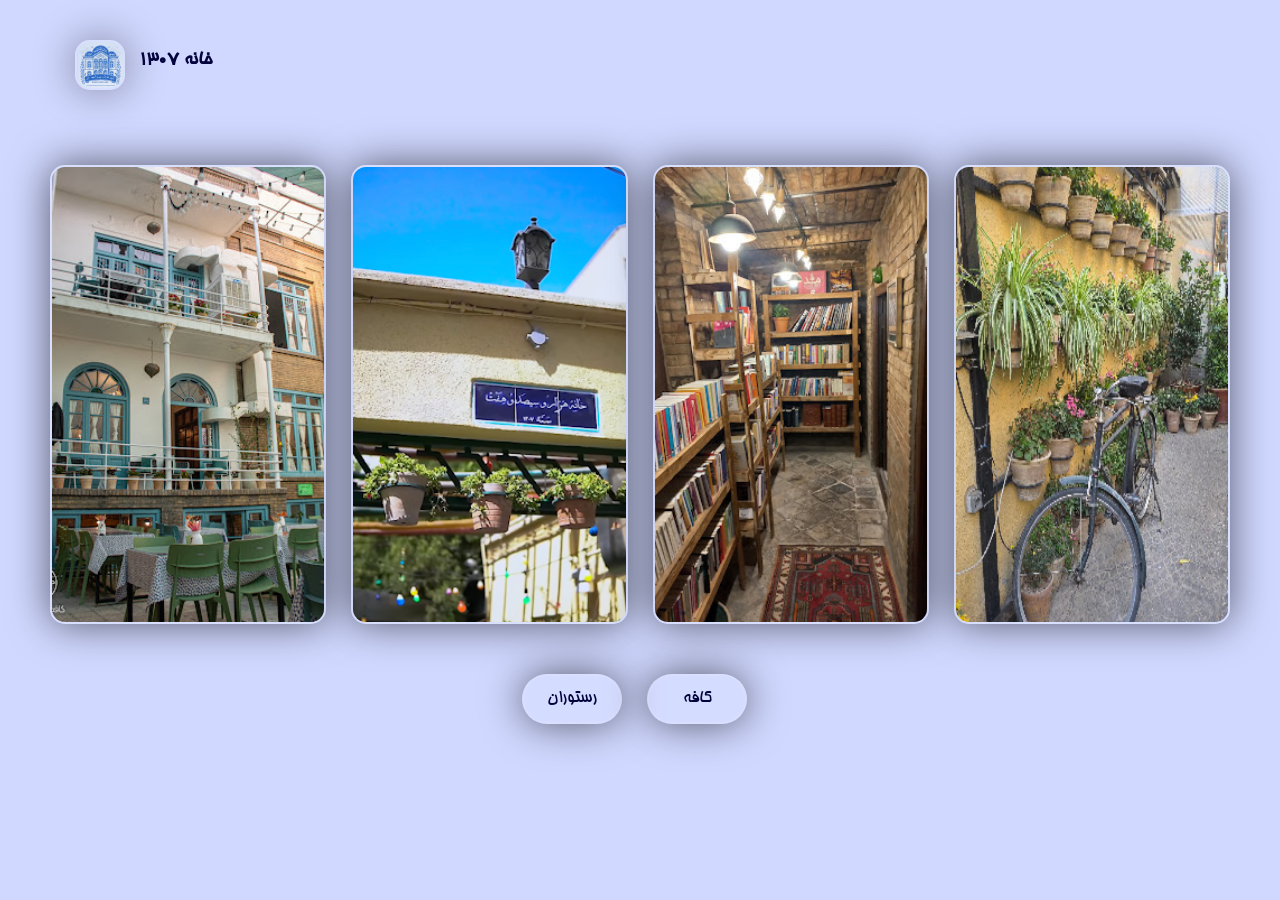
==== index.html @ 2c14f5f0 "cimmit1 , folder names" ====
<!DOCTYPE html>
<html lang="en">

<head>
    <meta charset="UTF-8">
    <meta name="viewport" content="width=device-width, initial-scale=1.0">
    <link href='https://fonts.googleapis.com/css?family=Mochiy Pop One' rel='stylesheet'>
    <link rel="stylesheet" href="css/landing-page.css">
    <title>landing page 1307</title>
</head>

<body>
    <div class="logo">
        <img src="images/landing-page/لوگو.jpg">
        <h3> خانه 1307</h3>
    </div>
    <div class="continer">
        <img src="images/landing-page/خانه1307-1.jpg">
        <img src="images/landing-page/خانه 1307-2.png">
        <img src="images/landing-page/خانه 1307-3.jpg">
        <img src="images/landing-page/خانه 1307-4.jpg">
    </div>
    <div class="nav">
        <a href="html/restaurant.html"><button>رستوران</button></a>
        <a href="html/cafe.html"><button>کافه</button></a>
    </div>
</body>

</html>
---- css/landing-page.css ----
/*font-family: 'Mochiy Pop One'*/

@font-face {
    font-family: homa;
    src: url("../fonts/BHoma.ttf") format("truetype"),
        url("../fonts/IHoma.ttf") format("woff");
}


* {
    box-sizing: border-box;
    margin: 0px;
    padding: 0px;
}



body {
    background-color: rgb(208, 216, 255);
    margin: 15px 50px;
    font-family: homa;
}

.logo {
    width: 100%;
    padding: 25px;
    display: flex;
}

.logo img {
    width: 50px;
    border: 2px solid rgba(255, 255, 255, 0.1);
    box-shadow: 0 0 40px rgba(2, 2, 4, 0.4);
    border-radius: 15px;
    background-color: rgba(255, 255, 255, 0.1);
    display: inline-block;
}

.logo h3 {
    margin-left: 15px;
    margin-top: 10px;
    color: rgb(3, 3, 61);
}

.continer {
    margin: 50px 0px;
    display: flex;
    gap: 25px;
}

.continer img {
    width: 30%;
    border: 2px solid rgba(255, 255, 255, 0.1);
    box-shadow: 0 0 40px rgba(2, 2, 4, 0.6);
    border-radius: 15px;
    background-color: rgba(255, 255, 255, 0.1);
}

.nav {
    display: flex;
    margin: 50px 0px;
    align-items: center;
    gap: 25px;
    margin-left: 40%;
}

.nav button {
    width: 100px;
    height: 50px;
    border: 2px solid rgba(255, 255, 255, 0.1);
    box-shadow: 0 0 40px rgba(2, 2, 4, 0.6);
    border-radius: 50px;
    background-color: rgba(255, 255, 255, 0.1);
    font-family: homa;
    color: rgb(3, 3, 60);
    font-size: 18px;
}

a :hover {
    font-size: 22px;
}

.nav :hover button {
    width: 120px;
    height: 60px;
}

.footer {
    margin-top: 150px;
    width: 100%;
    height: 300px;
    border: 2px solid rgba(255, 255, 255, 0.1);
    box-shadow: 0 0 40px rgba(2, 2, 4, 0.6);
    border-radius: 50px;
    background-color: rgba(255, 255, 255, 0.1);

}
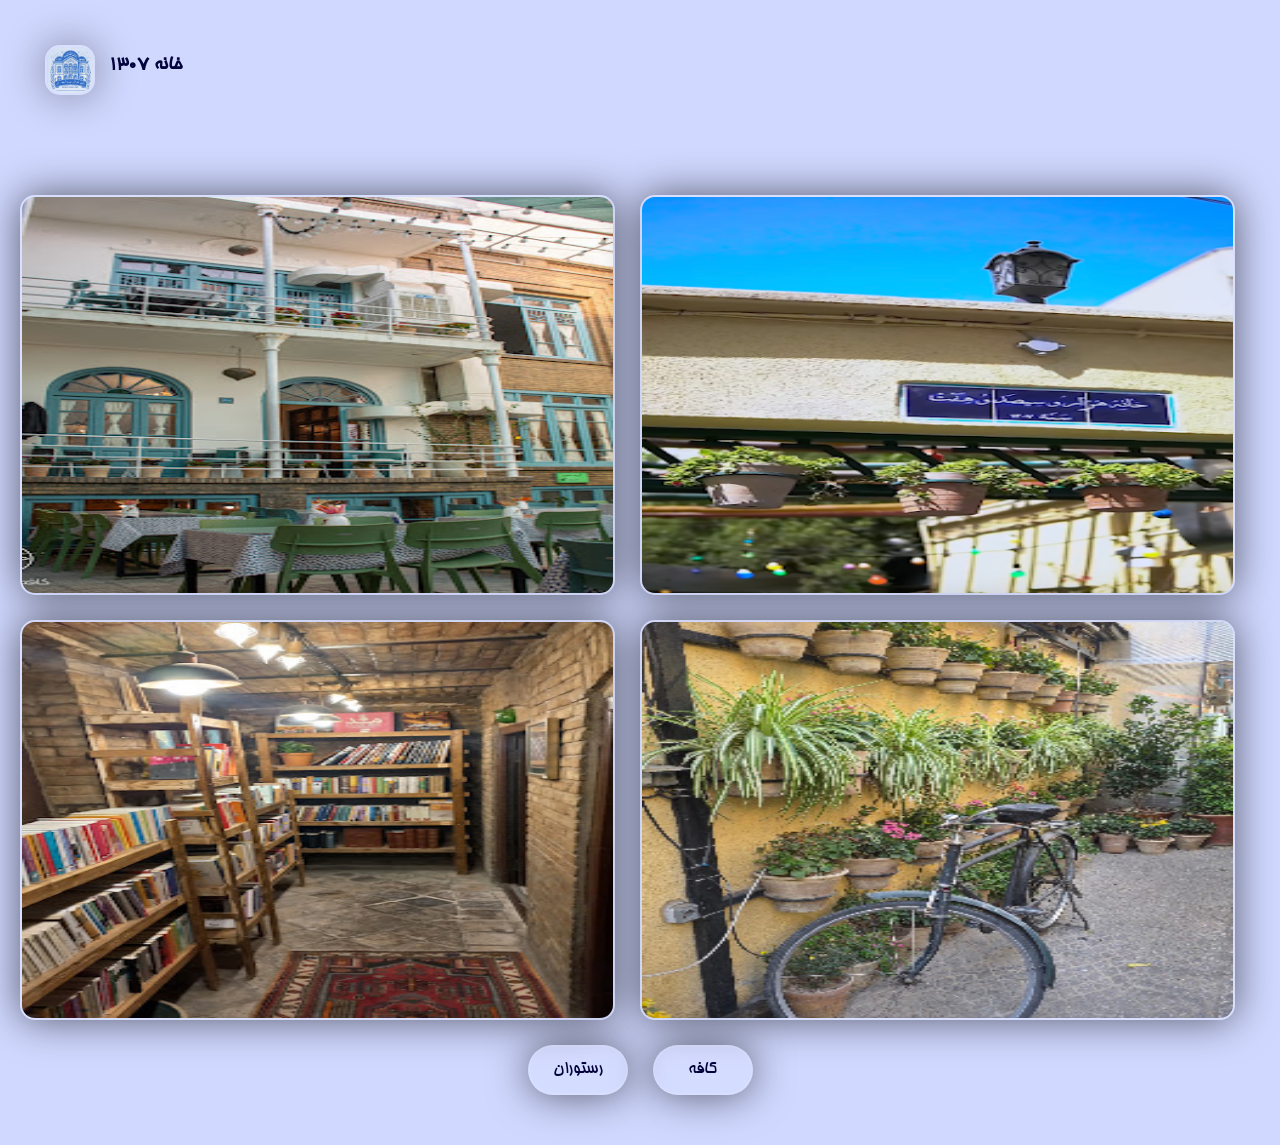
==== commit 2e02720f: "rsp resturant" ====
--- a/index.html
+++ b/index.html
@@ -11,19 +11,22 @@
 
 <body>
     <div class="logo">
-        <img src="images/landing-page/لوگو.jpg">
+        <img src="images/landing-page/لوگو.jpg" alt="لوگو">
         <h3> خانه 1307</h3>
     </div>
-    <div class="continer">
-        <img src="images/landing-page/خانه1307-1.jpg">
-        <img src="images/landing-page/خانه 1307-2.png">
-        <img src="images/landing-page/خانه 1307-3.jpg">
-        <img src="images/landing-page/خانه 1307-4.jpg">
-    </div>
-    <div class="nav">
+    <container>
+        <img class="col-sm-6" src="images/landing-page/خانه1307-1.jpg" alt="خانه1307">
+        <img class="col-sm-6" src="images/landing-page/خانه 1307-2.png" alt="خانه1307">
+        <img class="col-sm-6" src="images/landing-page/خانه 1307-3.jpg" alt="خانه1307">
+        <img class="col-sm-6" src="images/landing-page/خانه 1307-4.jpg" alt="خانه1307">
+    </container>
+    <rsp>
+        <img src="images/landing-page/خانه1307-1.jpg" alt="خانه1307">
+    </rsp>
+    <nav>
         <a href="html/restaurant.html"><button>رستوران</button></a>
         <a href="html/cafe.html"><button>کافه</button></a>
-    </div>
+    </nav>
 </body>
 
 </html>
--- a/css/landing-page.css
+++ b/css/landing-page.css
@@ -27,6 +27,10 @@
     display: flex;
 }
 
+rsp {
+    display: none;
+}
+
 .logo img {
     width: 50px;
     border: 2px solid rgba(255, 255, 255, 0.1);
@@ -42,13 +46,13 @@
     color: rgb(3, 3, 61);
 }
 
-.continer {
+container {
     margin: 50px 0px;
     display: flex;
     gap: 25px;
 }
 
-.continer img {
+container img {
     width: 30%;
     border: 2px solid rgba(255, 255, 255, 0.1);
     box-shadow: 0 0 40px rgba(2, 2, 4, 0.6);
@@ -56,7 +60,7 @@
     background-color: rgba(255, 255, 255, 0.1);
 }
 
-.nav {
+nav {
     display: flex;
     margin: 50px 0px;
     align-items: center;
@@ -64,7 +68,7 @@
     margin-left: 40%;
 }
 
-.nav button {
+nav button {
     width: 100px;
     height: 50px;
     border: 2px solid rgba(255, 255, 255, 0.1);
@@ -80,18 +84,74 @@
     font-size: 22px;
 }
 
-.nav :hover button {
+nav :hover button {
     width: 120px;
     height: 60px;
 }
 
-.footer {
-    margin-top: 150px;
-    width: 100%;
-    height: 300px;
-    border: 2px solid rgba(255, 255, 255, 0.1);
-    box-shadow: 0 0 40px rgba(2, 2, 4, 0.6);
-    border-radius: 50px;
-    background-color: rgba(255, 255, 255, 0.1);
+/*extra small*/
+@media screen and (max-width:576px) {
+
+    body {
+        margin: 20px 5%;
+    }
+
+    container {
+        display: none;
+    }
+
+    rsp {
+        display: grid;
+    }
+
+    rsp img {
+        width: 95%;
+        border: 2px solid rgba(255, 255, 255, 0.1);
+        box-shadow: 0 0 40px rgba(2, 2, 4, 0.6);
+        border-radius: 15px;
+        background-color: rgba(255, 255, 255, 0.1);
+    }
+
+
+    nav {
+        display: flex;
+        flex-direction: column;
+        margin: 50px 0px;
+        align-items: center;
+        gap: 25px;
+    }
+
+}
+
+/*small*/
+@media screen and (min-width:576px) {
+
+
+    body {
+        margin: 20px ;
+    }
+
+    container {
+        display: grid;
+        grid-template-columns: 48% 48%;
+        grid-template-rows: 400px 400px;
+    }
+
+    container img {
+        width: 100%;
+        height: 400px;
+        margin-top: 25px;
+    }
+
+
+    nav {
+        display: flex;
+      /*  flex-direction: column;*/
+        margin: 50px auto;
+        align-items: center;
+        gap: 25px;
+        justify-content: center;
+    }
+
 
 }
